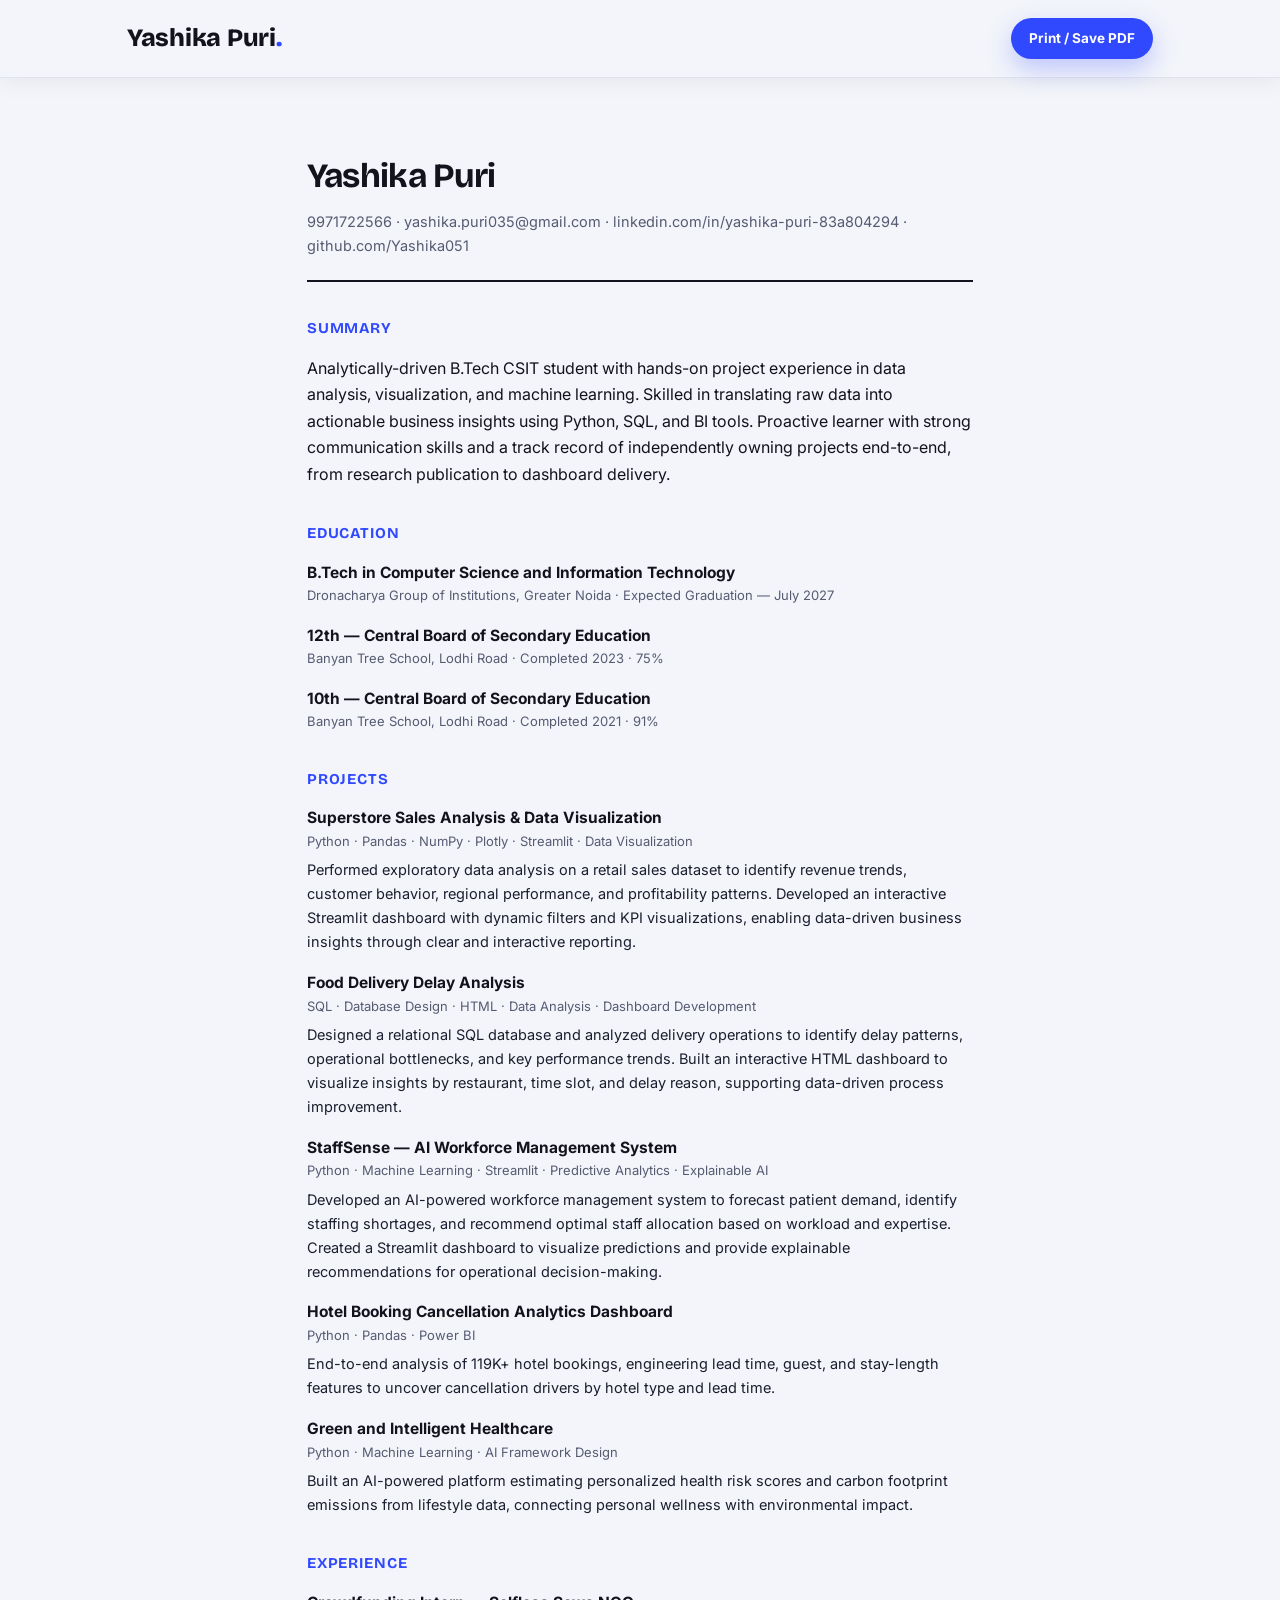
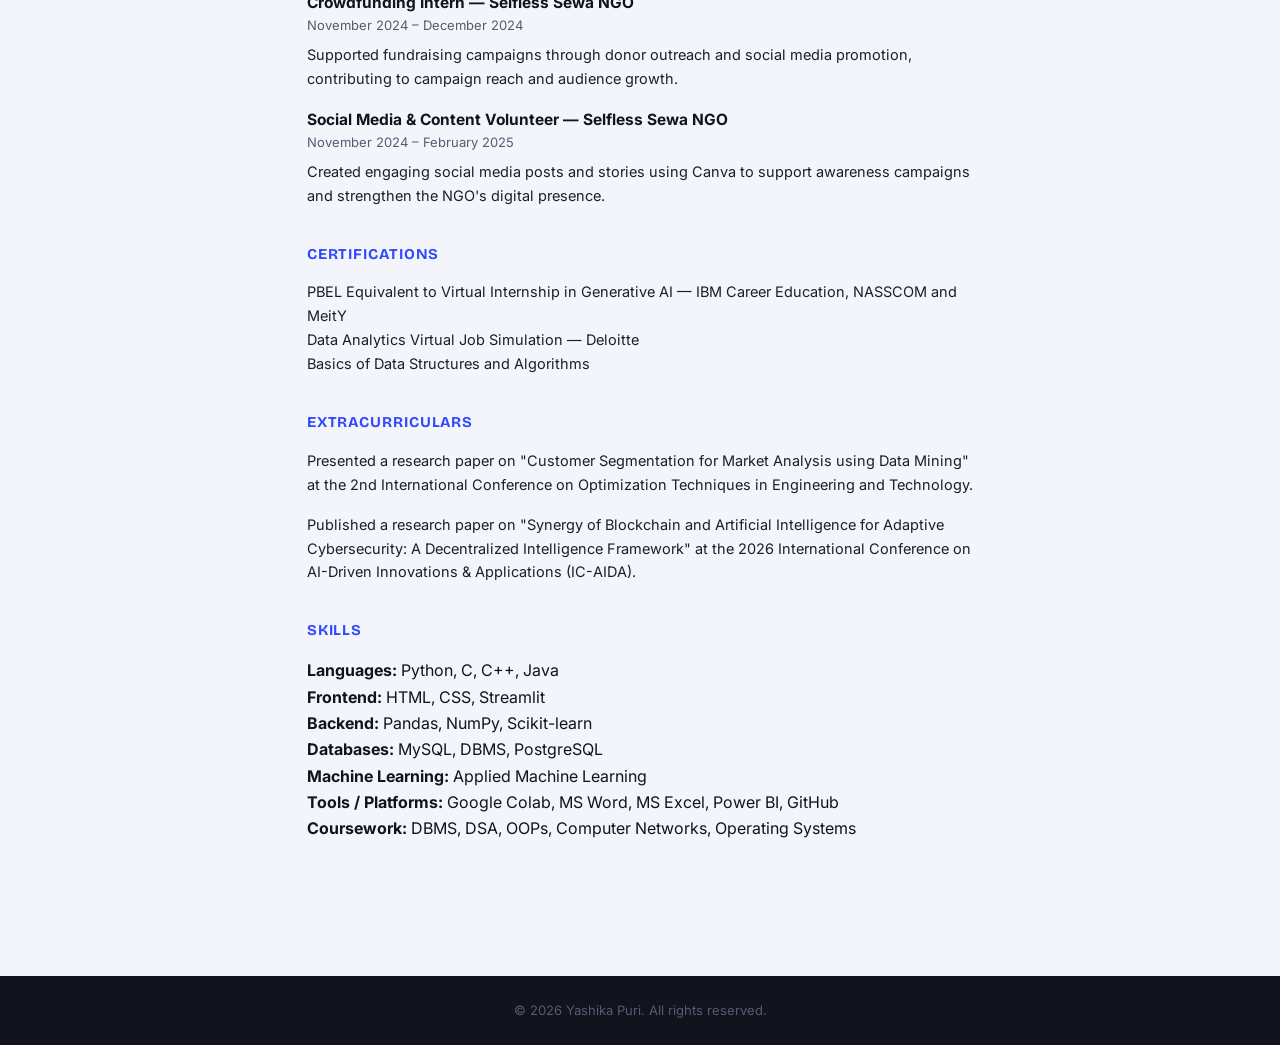
==== resume.html @ 53b9def9 "Initial commit: portfolio site" ====
<!DOCTYPE html>
<html lang="en">
<head>
<meta charset="UTF-8" />
<meta name="viewport" content="width=device-width, initial-scale=1.0" />
<title>Resume | Yashika Puri</title>
<link rel="icon" type="image/svg+xml" href="favicon.svg">
<link rel="preconnect" href="https://fonts.googleapis.com">
<link rel="preconnect" href="https://fonts.gstatic.com" crossorigin>
<link href="https://fonts.googleapis.com/css2?family=Bricolage+Grotesque:wght@600;700;800&family=Inter:wght@400;500;600;700&family=JetBrains+Mono:wght@500&display=swap" rel="stylesheet">
<link rel="stylesheet" href="styles.css">
</head>
<body>
<header class="site-nav scrolled">
  <div class="nav-inner">
    <a href="index.html#top" class="logo">Yashika Puri<span>.</span></a>
    <a href="#" onclick="window.print(); return false;" class="btn btn-primary" style="padding:9px 18px; font-size:13.5px;">Print / Save PDF</a>
  </div>
</header>

<div class="resume-wrap">
  <div class="resume-head">
    <div>
      <h1>Yashika Puri</h1>
      <p>9971722566 · yashika.puri035@gmail.com · linkedin.com/in/yashika-puri-83a804294 · github.com/Yashika051</p>
    </div>
  </div>

  <div class="resume-section">
    <h2>Summary</h2>
    <p>Analytically-driven B.Tech CSIT student with hands-on project experience in data analysis, visualization, and machine learning. Skilled in translating raw data into actionable business insights using Python, SQL, and BI tools. Proactive learner with strong communication skills and a track record of independently owning projects end-to-end, from research publication to dashboard delivery.</p>
  </div>

  <div class="resume-section">
    <h2>Education</h2>
    <div class="resume-item">
      <div class="r-title">B.Tech in Computer Science and Information Technology</div>
      <div class="r-meta">Dronacharya Group of Institutions, Greater Noida · Expected Graduation — July 2027</div>
    </div>
    <div class="resume-item">
      <div class="r-title">12th — Central Board of Secondary Education</div>
      <div class="r-meta">Banyan Tree School, Lodhi Road · Completed 2023 · 75%</div>
    </div>
    <div class="resume-item">
      <div class="r-title">10th — Central Board of Secondary Education</div>
      <div class="r-meta">Banyan Tree School, Lodhi Road · Completed 2021 · 91%</div>
    </div>
  </div>

  <div class="resume-section">
    <h2>Projects</h2>
    <div class="resume-item">
      <div class="r-title">Superstore Sales Analysis & Data Visualization</div>
      <div class="r-meta">Python · Pandas · NumPy · Plotly · Streamlit · Data Visualization</div>
      <p>Performed exploratory data analysis on a retail sales dataset to identify revenue trends, customer behavior, regional performance, and profitability patterns. Developed an interactive Streamlit dashboard with dynamic filters and KPI visualizations, enabling data-driven business insights through clear and interactive reporting.</p>
    </div>
    <div class="resume-item">
      <div class="r-title">Food Delivery Delay Analysis</div>
      <div class="r-meta">SQL · Database Design · HTML · Data Analysis · Dashboard Development</div>
      <p>Designed a relational SQL database and analyzed delivery operations to identify delay patterns, operational bottlenecks, and key performance trends. Built an interactive HTML dashboard to visualize insights by restaurant, time slot, and delay reason, supporting data-driven process improvement.</p>
    </div>
    <div class="resume-item">
      <div class="r-title">StaffSense — AI Workforce Management System</div>
      <div class="r-meta">Python · Machine Learning · Streamlit · Predictive Analytics · Explainable AI</div>
      <p>Developed an AI-powered workforce management system to forecast patient demand, identify staffing shortages, and recommend optimal staff allocation based on workload and expertise. Created a Streamlit dashboard to visualize predictions and provide explainable recommendations for operational decision-making.</p>
    </div>
    <div class="resume-item">
      <div class="r-title">Hotel Booking Cancellation Analytics Dashboard</div>
      <div class="r-meta">Python · Pandas · Power BI</div>
      <p>End-to-end analysis of 119K+ hotel bookings, engineering lead time, guest, and stay-length features to uncover cancellation drivers by hotel type and lead time.</p>
    </div>
    <div class="resume-item">
      <div class="r-title">Green and Intelligent Healthcare</div>
      <div class="r-meta">Python · Machine Learning · AI Framework Design</div>
      <p>Built an AI-powered platform estimating personalized health risk scores and carbon footprint emissions from lifestyle data, connecting personal wellness with environmental impact.</p>
    </div>
  </div>

  <div class="resume-section">
    <h2>Experience</h2>
    <div class="resume-item">
      <div class="r-title">Crowdfunding Intern — Selfless Sewa NGO</div>
      <div class="r-meta">November 2024 – December 2024</div>
      <p>Supported fundraising campaigns through donor outreach and social media promotion, contributing to campaign reach and audience growth.</p>
    </div>
    <div class="resume-item">
      <div class="r-title">Social Media & Content Volunteer — Selfless Sewa NGO</div>
      <div class="r-meta">November 2024 – February 2025</div>
      <p>Created engaging social media posts and stories using Canva to support awareness campaigns and strengthen the NGO's digital presence.</p>
    </div>
  </div>

  <div class="resume-section">
    <h2>Certifications</h2>
    <div class="resume-item">
      <p>PBEL Equivalent to Virtual Internship in Generative AI — IBM Career Education, NASSCOM and MeitY<br>
      Data Analytics Virtual Job Simulation — Deloitte<br>
      Basics of Data Structures and Algorithms</p>
    </div>
  </div>

  <div class="resume-section">
    <h2>Extracurriculars</h2>
    <div class="resume-item">
      <p>Presented a research paper on "Customer Segmentation for Market Analysis using Data Mining" at the 2nd International Conference on Optimization Techniques in Engineering and Technology.</p>
    </div>
    <div class="resume-item">
      <p>Published a research paper on "Synergy of Blockchain and Artificial Intelligence for Adaptive Cybersecurity: A Decentralized Intelligence Framework" at the 2026 International Conference on AI-Driven Innovations & Applications (IC-AIDA).</p>
    </div>
  </div>

  <div class="resume-section">
    <h2>Skills</h2>
    <p><strong>Languages:</strong> Python, C, C++, Java<br>
    <strong>Frontend:</strong> HTML, CSS, Streamlit<br>
    <strong>Backend:</strong> Pandas, NumPy, Scikit-learn<br>
    <strong>Databases:</strong> MySQL, DBMS, PostgreSQL<br>
    <strong>Machine Learning:</strong> Applied Machine Learning<br>
    <strong>Tools / Platforms:</strong> Google Colab, MS Word, MS Excel, Power BI, GitHub<br>
    <strong>Coursework:</strong> DBMS, DSA, OOPs, Computer Networks, Operating Systems</p>
  </div>
</div>

<footer>© 2026 Yashika Puri. All rights reserved.</footer>
</body>
</html>
---- styles.css ----
/* ============ TOKENS ============ */
:root{
  --ink:#12131C;
  --ink-soft:#1B1E2E;
  --slate:#565B72;
  --paper:#F3F5FA;
  --card:#FFFFFF;
  --line:#E1E4EE;
  --cobalt:#3049FF;
  --cobalt-deep:#1F31C4;
  --coral:#FF4B36;
  --violet:#7B5CFA;
  --lime:#B6FF3E;
  --shadow: 0 18px 40px rgba(18,19,28,0.08);
  --shadow-lg: 0 26px 60px rgba(18,19,28,0.16);
  --radius: 20px;
  --maxw: 1180px;
}

[data-theme="dark"]{
  --ink:#F3F5FA;
  --ink-soft:#D8DCEA;
  --slate:#9AA0B8;
  --paper:#0E0F16;
  --card:#171923;
  --line:#2A2D3D;
}

*{ margin:0; padding:0; box-sizing:border-box; }
html{ scroll-behavior:smooth; }

body{
  font-family:'Inter', Arial, sans-serif;
  background:var(--paper);
  color:var(--ink);
  line-height:1.65;
  -webkit-font-smoothing:antialiased;
  transition:background .25s ease, color .25s ease;
}

h1,h2,h3,h4{
  font-family:'Bricolage Grotesque', 'Inter', sans-serif;
  color:var(--ink);
  letter-spacing:-0.02em;
  font-weight:700;
}

.mono{ font-family:'JetBrains Mono', monospace; letter-spacing:0.03em; }

.eyebrow{
  font-family:'JetBrains Mono', monospace;
  font-size:12.5px; font-weight:500;
  letter-spacing:0.14em;
  color:var(--cobalt);
  margin-bottom:14px;
  display:block;
}

a{ color:inherit; }
img,svg{ display:block; max-width:100%; }
.wrap{ max-width:var(--maxw); margin:0 auto; padding:0 6%; }

@media (prefers-reduced-motion: reduce){ *{ animation:none !important; transition:none !important; } }

/* ============ NAV ============ */
header.site-nav{
  position:sticky; top:0; z-index:100;
  background:rgba(243,245,250,0.86);
  backdrop-filter:blur(10px); -webkit-backdrop-filter:blur(10px);
  border-bottom:1px solid transparent;
  transition:border-color .25s ease, box-shadow .25s ease, background .25s ease;
}
[data-theme="dark"] header.site-nav{ background:rgba(14,15,22,0.86); }
header.site-nav.scrolled{ border-bottom-color:var(--line); box-shadow:0 6px 20px rgba(18,19,28,0.05); }
.nav-inner{ max-width:var(--maxw); margin:0 auto; padding:18px 6%; display:flex; align-items:center; justify-content:space-between; gap:16px; }
.logo{ font-family:'Bricolage Grotesque', sans-serif; font-weight:800; font-size:25px; letter-spacing:-0.01em; text-decoration:none; color:var(--ink); }
.logo span{ color:var(--cobalt); }
nav.nav-links{ display:flex; align-items:center; gap:30px; }
nav.nav-links a{ text-decoration:none; font-size:14.5px; font-weight:600; color:var(--slate); position:relative; padding-bottom:3px; transition:color .2s ease; }
nav.nav-links a::after{ content:""; position:absolute; left:0; bottom:0; width:0; height:2px; background:var(--cobalt); transition:width .25s ease; }
nav.nav-links a:hover{ color:var(--ink); }
nav.nav-links a:hover::after{ width:100%; }
.theme-toggle{
  background:var(--ink); color:var(--paper); border:none; cursor:pointer;
  width:36px; height:36px; border-radius:50%; font-size:15px;
  display:flex; align-items:center; justify-content:center;
}
.nav-toggle{ display:none; background:none; border:none; cursor:pointer; width:34px; height:34px; position:relative; }
.nav-toggle span{ position:absolute; left:6px; right:6px; height:2px; background:var(--ink); transition:transform .25s ease, opacity .25s ease; }
.nav-toggle span:nth-child(1){ top:11px; } .nav-toggle span:nth-child(2){ top:17px; } .nav-toggle span:nth-child(3){ top:23px; }
.nav-toggle.open span:nth-child(1){ transform:translateY(6px) rotate(45deg); }
.nav-toggle.open span:nth-child(2){ opacity:0; }
.nav-toggle.open span:nth-child(3){ transform:translateY(-6px) rotate(-45deg); }

/* ============ HERO ============ */
.hero{ padding:80px 0 70px; overflow:hidden; }
.hero-grid{ max-width:var(--maxw); margin:0 auto; padding:0 6%; display:grid; grid-template-columns:1fr; gap:30px; }
.hero-badge{
  display:inline-flex; align-items:center; gap:8px;
  background:var(--ink); color:var(--paper); padding:8px 16px; border-radius:999px;
  font-family:'JetBrains Mono',monospace; font-size:12px; letter-spacing:.06em; margin-bottom:26px;
}
.hero-badge .pulse{ width:7px; height:7px; border-radius:50%; background:var(--lime); }
.hero h1{ font-size:clamp(40px,7vw,84px); line-height:0.98; margin-bottom:26px; max-width:920px; }
.hero h1 .block{ background:var(--ink); color:var(--paper); padding:0 10px; display:inline-block; margin:4px 0; }
.hero h1 .accent{ color:var(--cobalt); }
.hero-sub{ font-size:18px; color:var(--slate); max-width:520px; margin-bottom:34px; }
.hero-cta{ display:flex; gap:14px; flex-wrap:wrap; }
.btn{ display:inline-flex; align-items:center; gap:8px; padding:14px 26px; border-radius:999px; font-weight:700; font-size:15px; text-decoration:none; transition:transform .2s ease, background .2s ease, box-shadow .2s ease; }
.btn-primary{ background:var(--cobalt); color:#fff; box-shadow:0 10px 26px rgba(48,73,255,0.28); }
.btn-primary:hover{ transform:translateY(-2px); background:var(--cobalt-deep); }
.btn-ghost{ background:transparent; color:var(--ink); border:1.5px solid var(--line); }
.btn-ghost:hover{ border-color:var(--ink); transform:translateY(-2px); }

.hero-strip{ margin-top:56px; border-top:1.5px solid var(--ink); border-bottom:1.5px solid var(--ink); display:grid; grid-template-columns:repeat(4,1fr); }
.hero-strip .cell{ padding:18px 22px; border-left:1.5px solid var(--ink); }
.hero-strip .cell:first-child{ border-left:none; }
.hero-strip .cell b{ display:block; font-family:'Bricolage Grotesque',sans-serif; font-size:26px; }
.hero-strip .cell span{ font-size:12.5px; color:var(--slate); }

section{ padding:90px 0; }
section .wrap > h2{ font-size:34px; margin-bottom:16px; }
.reveal{ opacity:0; transform:translateY(20px); transition:opacity .6s ease, transform .6s ease; }
.reveal.in{ opacity:1; transform:translateY(0); }

/* ABOUT */
.about{ background:var(--card); border-top:1px solid var(--line); border-bottom:1px solid var(--line); }
.about-grid{ display:grid; grid-template-columns:1.3fr 1fr; gap:60px; align-items:start; }
.about-text{ font-size:18px; color:var(--slate); max-width:560px; }
.about-meta{ display:flex; flex-direction:column; gap:22px; }
.about-meta .row{ border-left:3px solid var(--cobalt); padding-left:16px; }
.about-meta .row span.mono{ display:block; font-size:11.5px; color:var(--cobalt); margin-bottom:5px; }
.about-meta .row p{ font-size:15px; color:var(--ink); font-weight:600; }

/* CERTIFICATIONS STRIP */
.cert-strip{ background:var(--paper); border-top:1px solid var(--line); border-bottom:1px solid var(--line); padding:36px 0; }
.cert-row{ display:flex; flex-wrap:wrap; gap:12px; margin-top:18px; }
.cert-row span{ background:var(--card); border:1.5px solid var(--line); padding:9px 16px; border-radius:999px; font-size:13.5px; font-weight:600; }

/* SKILLS */
.skills-cols{ display:grid; grid-template-columns:repeat(4,1fr); gap:24px; margin-top:36px; }
.skill-group h4{ font-size:13px; font-weight:700; margin-bottom:6px; color:var(--slate); text-transform:uppercase; letter-spacing:.05em; }
.skill-group .sub{ font-size:11.5px; color:var(--slate); margin-bottom:14px; display:block; }
.tags{ display:flex; flex-wrap:wrap; gap:8px; }
.tags span{ background:var(--paper); border:1.5px solid var(--line); padding:7px 13px; border-radius:999px; font-size:13.5px; font-weight:600; color:var(--ink-soft); transition:border-color .2s ease, transform .2s ease, background .2s ease; }
.tags span:hover{ border-color:var(--ink); transform:translateY(-2px); background:var(--ink); color:var(--paper); }
.tags span.learning{ border-style:dashed; opacity:.75; }

/* PROJECTS */
.projects{ background:var(--card); border-bottom:1px solid var(--line); }
.project-list{ display:grid; grid-template-columns:repeat(auto-fit, minmax(300px,1fr)); gap:26px; margin-top:36px; }
.project{
  position:relative; text-decoration:none; color:inherit;
  border:1.5px solid var(--ink); border-radius:var(--radius); overflow:hidden;
  display:flex; flex-direction:column; background:var(--paper);
  transition:transform .25s ease, box-shadow .25s ease;
}
.project:hover{ transform:translateY(-6px); box-shadow:var(--shadow-lg); }
.project-thumb{ position:relative; aspect-ratio:16/10; display:flex; align-items:center; justify-content:center; overflow:hidden; background-size:cover; background-position:center; }
.project-thumb svg{ width:58%; height:58%; }
.project-thumb img{ width:100%; height:100%; object-fit:cover; }
.project-index{ position:absolute; top:14px; left:14px; background:rgba(255,255,255,0.85); color:#12131C; font-family:'JetBrains Mono',monospace; font-size:11.5px; padding:5px 10px; border-radius:999px; font-weight:600; }
.project-arrow{ position:absolute; top:14px; right:14px; width:32px; height:32px; border-radius:50%; background:rgba(255,255,255,0.85); display:flex; align-items:center; justify-content:center; transition:transform .25s ease; }
.project:hover .project-arrow{ transform:rotate(45deg); }
.project-metric{ position:absolute; bottom:14px; left:14px; background:rgba(255,255,255,0.92); color:#12131C; font-size:12px; font-weight:700; padding:6px 12px; border-radius:999px; }
.project-body{ padding:22px 24px 26px; display:flex; flex-direction:column; flex:1; border-top:1.5px solid var(--ink); background:var(--card); }
.project h3{ font-size:19px; margin-bottom:8px; line-height:1.28; }
.project-tools{ font-size:11.5px; color:var(--slate); margin-bottom:12px; display:block; }
.project p{ color:var(--slate); font-size:14.5px; }

.project.t-cobalt .project-thumb{ background-image:linear-gradient(135deg, var(--cobalt) 0%, #12131C 130%); }
.project.t-coral .project-thumb{ background-image:linear-gradient(135deg, var(--coral) 0%, #12131C 130%); }
.project.t-violet .project-thumb{ background-image:linear-gradient(135deg, var(--violet) 0%, #12131C 130%); }
.project.t-lime .project-thumb{ background-image:linear-gradient(135deg, #4C7A16 0%, #12131C 130%); }
.project.t-ink .project-thumb{ background-image:linear-gradient(135deg, #3A3F5C 0%, #12131C 130%); }

/* APPROACH */
.approach-grid{ display:grid; grid-template-columns:repeat(4,1fr); gap:0; margin-top:36px; border:1.5px solid var(--ink); border-radius:var(--radius); overflow:hidden; }
.approach-grid .step{ padding:26px 22px; border-left:1.5px solid var(--ink); }
.approach-grid .step:first-child{ border-left:none; }
.approach-grid .step span.mono{ display:block; font-size:12px; color:var(--cobalt); margin-bottom:10px; font-weight:600; }
.approach-grid .step p{ font-size:14.5px; color:var(--slate); }

/* CONTACT */
.contact{ background:var(--ink); color:var(--paper); border-radius:32px 32px 0 0; }
.contact .eyebrow{ color:var(--lime); }
.contact h2{ color:var(--paper); font-size:38px; margin-bottom:14px; }
.contact > .wrap > p{ color:var(--slate); font-size:16px; max-width:520px; margin-bottom:38px; }
.contact-primary{ font-family:'Bricolage Grotesque', sans-serif; font-size:clamp(24px,3.4vw,34px); font-weight:700; text-decoration:none; color:var(--paper); border-bottom:3px solid var(--cobalt); padding-bottom:6px; display:inline-block; margin-bottom:34px; transition:color .2s ease, border-color .2s ease; }
.contact-primary:hover{ color:var(--lime); border-color:var(--lime); }
.contact-links{ display:flex; gap:12px; flex-wrap:wrap; }
.contact-links a{ background:rgba(255,255,255,0.06); border:1px solid rgba(255,255,255,0.16); padding:11px 19px; border-radius:999px; text-decoration:none; font-weight:600; font-size:14px; transition:background .2s ease, transform .2s ease; }
.contact-links a:hover{ background:rgba(255,255,255,0.16); transform:translateY(-2px); }

footer{ background:var(--ink); text-align:center; padding:24px; color:var(--slate); font-size:13px; }

/* ============ PROJECT DETAIL PAGE ============ */
.detail-hero{ padding:56px 0 60px; }
.back-link{ display:inline-flex; align-items:center; gap:8px; font-size:13.5px; font-weight:700; text-decoration:none; color:var(--slate); margin-bottom:28px; }
.back-link:hover{ color:var(--ink); }
.detail-hero-grid{ display:grid; grid-template-columns:1.1fr 0.9fr; gap:50px; align-items:center; }
.detail-hero h1{ font-size:clamp(30px,4.4vw,48px); line-height:1.06; margin-bottom:18px; }
.detail-tools{ display:block; font-family:'JetBrains Mono',monospace; font-size:12.5px; color:var(--cobalt); margin-bottom:16px; }
.detail-sub{ font-size:17px; color:var(--slate); max-width:520px; margin-bottom:30px; }
.detail-visual{ aspect-ratio:4/3; border-radius:var(--radius); border:1.5px solid var(--ink); display:flex; align-items:center; justify-content:center; overflow:hidden; background-size:cover; background-position:center; }
.detail-visual svg{ width:52%; height:52%; }
.detail-visual img{ width:100%; height:100%; object-fit:cover; }
.detail-body{ padding:70px 0; background:var(--card); border-top:1px solid var(--line); }
.detail-body-grid{ display:grid; grid-template-columns:1.4fr 1fr; gap:60px; }
.detail-body h2{ font-size:22px; margin-bottom:18px; }
.detail-body .lede{ font-size:17px; color:var(--slate); margin-bottom:30px; }
.detail-body ul{ margin:0 0 30px 0; list-style:none; display:flex; flex-direction:column; gap:14px; }
.detail-body ul li{ padding-left:26px; position:relative; font-size:15px; color:var(--ink-soft); }
.detail-body ul li::before{ content:"→"; position:absolute; left:0; color:var(--cobalt); font-weight:700; }
.detail-side{ display:flex; flex-direction:column; gap:20px; }
.side-card{ border:1.5px solid var(--ink); border-radius:16px; padding:20px; }
.side-card span.mono{ display:block; font-size:11px; color:var(--cobalt); margin-bottom:8px; }
.side-card p{ font-size:14px; color:var(--ink-soft); font-weight:600; }
.side-card a.btn{ width:100%; justify-content:center; margin-top:4px; }

/* RESUME PAGE */
.resume-wrap{ max-width:820px; margin:0 auto; padding:70px 6% 100px; }
.resume-head{ display:flex; justify-content:space-between; align-items:flex-end; gap:20px; border-bottom:2px solid var(--ink); padding-bottom:22px; margin-bottom:34px; flex-wrap:wrap; }
.resume-head h1{ font-size:34px; }
.resume-head p{ color:var(--slate); font-size:14.5px; margin-top:6px; }
.resume-section{ margin-bottom:34px; }
.resume-section h2{ font-size:15px; text-transform:uppercase; letter-spacing:.06em; color:var(--cobalt); margin-bottom:14px; }
.resume-item{ margin-bottom:16px; }
.resume-item .r-title{ font-weight:700; font-size:15.5px; }
.resume-item .r-meta{ font-size:13px; color:var(--slate); margin-bottom:6px; }
.resume-item p{ font-size:14.5px; color:var(--ink-soft); }
@media print{
  header.site-nav, footer, .btn-ghost{ display:none !important; }
  body{ background:#fff; color:#000; }
}

/* 404 handled via .nf-* inline in 404.html */

@media (max-width:980px){
  .about-grid, .detail-hero-grid, .detail-body-grid{ grid-template-columns:1fr; }
  .skills-cols{ grid-template-columns:1fr 1fr; }
  .approach-grid{ grid-template-columns:1fr 1fr; }
  .hero-strip{ grid-template-columns:1fr 1fr; }
}
@media (max-width:720px){
  .nav-toggle{ display:block; }
  nav.nav-links{ position:absolute; top:100%; left:0; right:0; background:var(--paper); border-bottom:1px solid var(--line); flex-direction:column; align-items:flex-start; gap:0; max-height:0; overflow:hidden; transition:max-height .3s ease; }
  nav.nav-links.open{ max-height:360px; }
  nav.nav-links a{ padding:16px 6%; border-top:1px solid var(--line); width:100%; }
  nav.nav-links a::after{ display:none; }
  .theme-toggle{ margin:16px 6%; }
  section{ padding:60px 0; }
  .skills-cols{ grid-template-columns:1fr; }
  .approach-grid{ grid-template-columns:1fr; }
  .hero-strip{ grid-template-columns:1fr 1fr; }
}
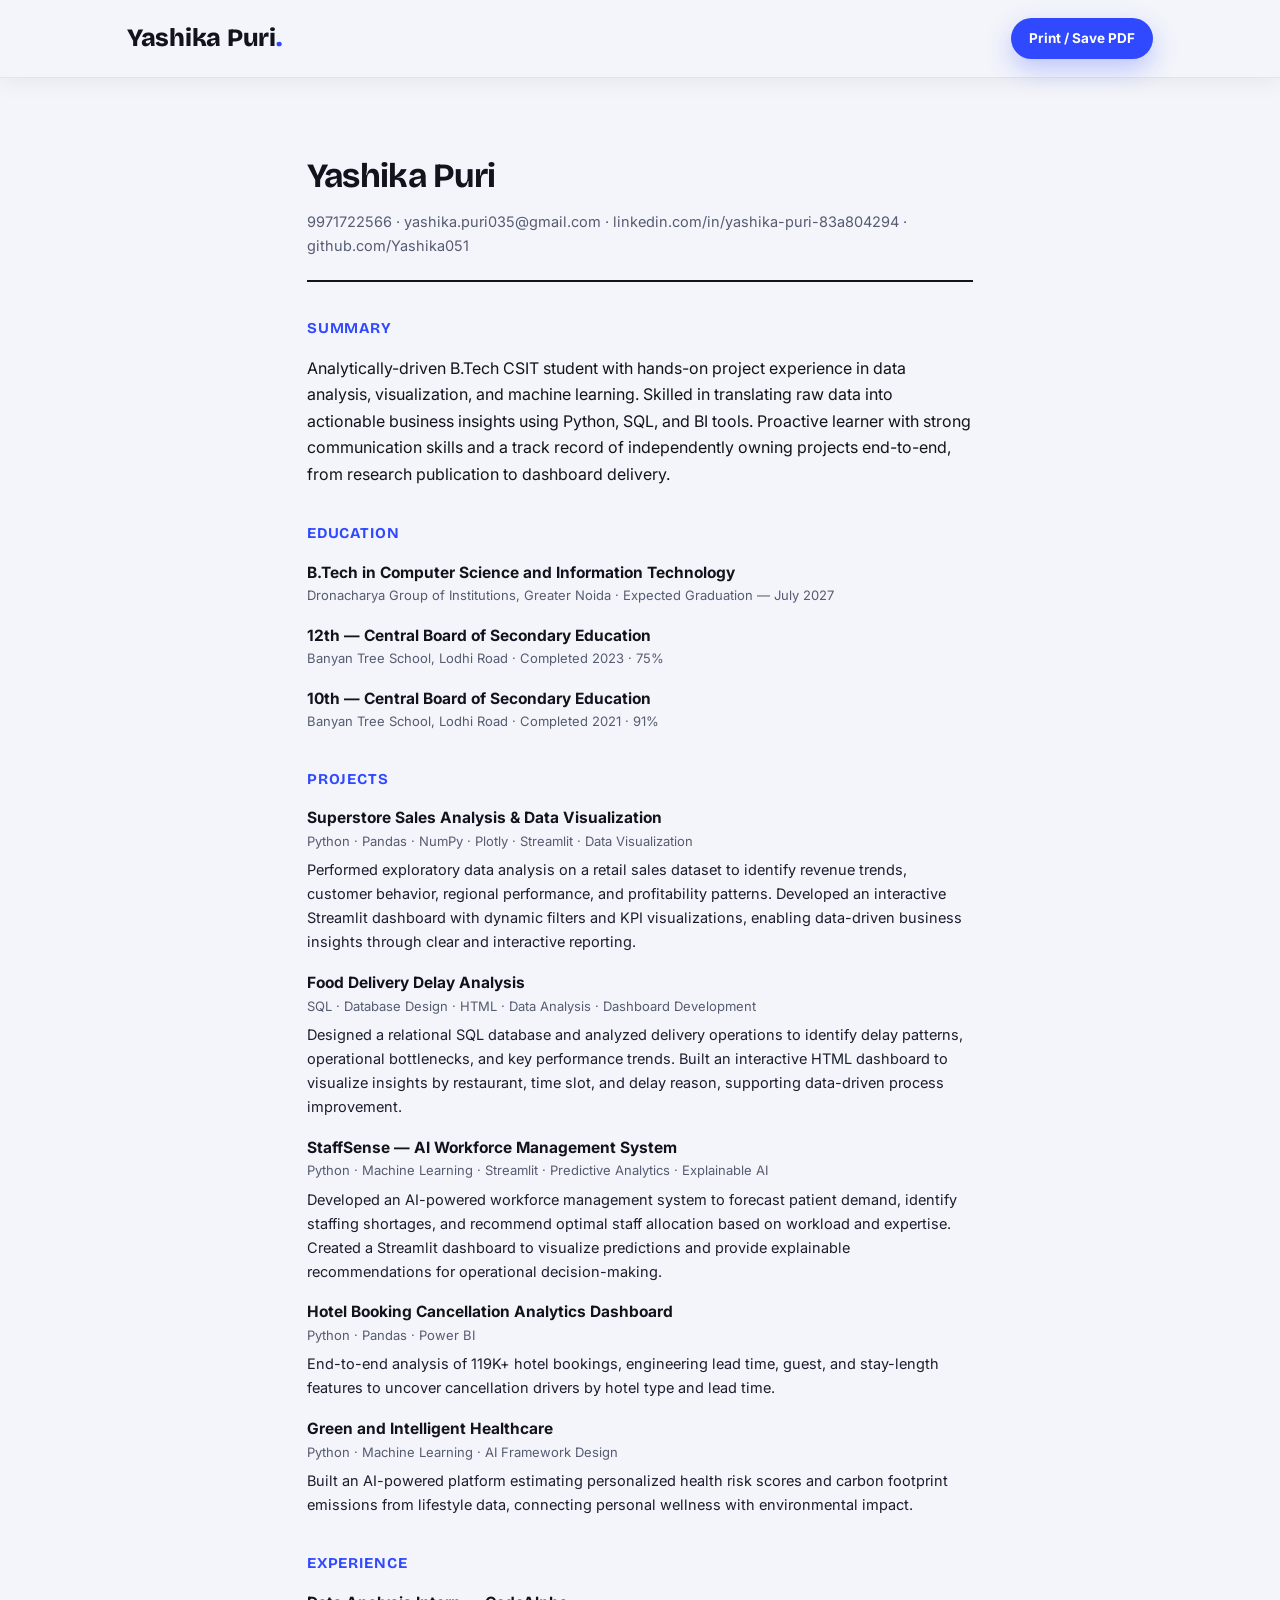
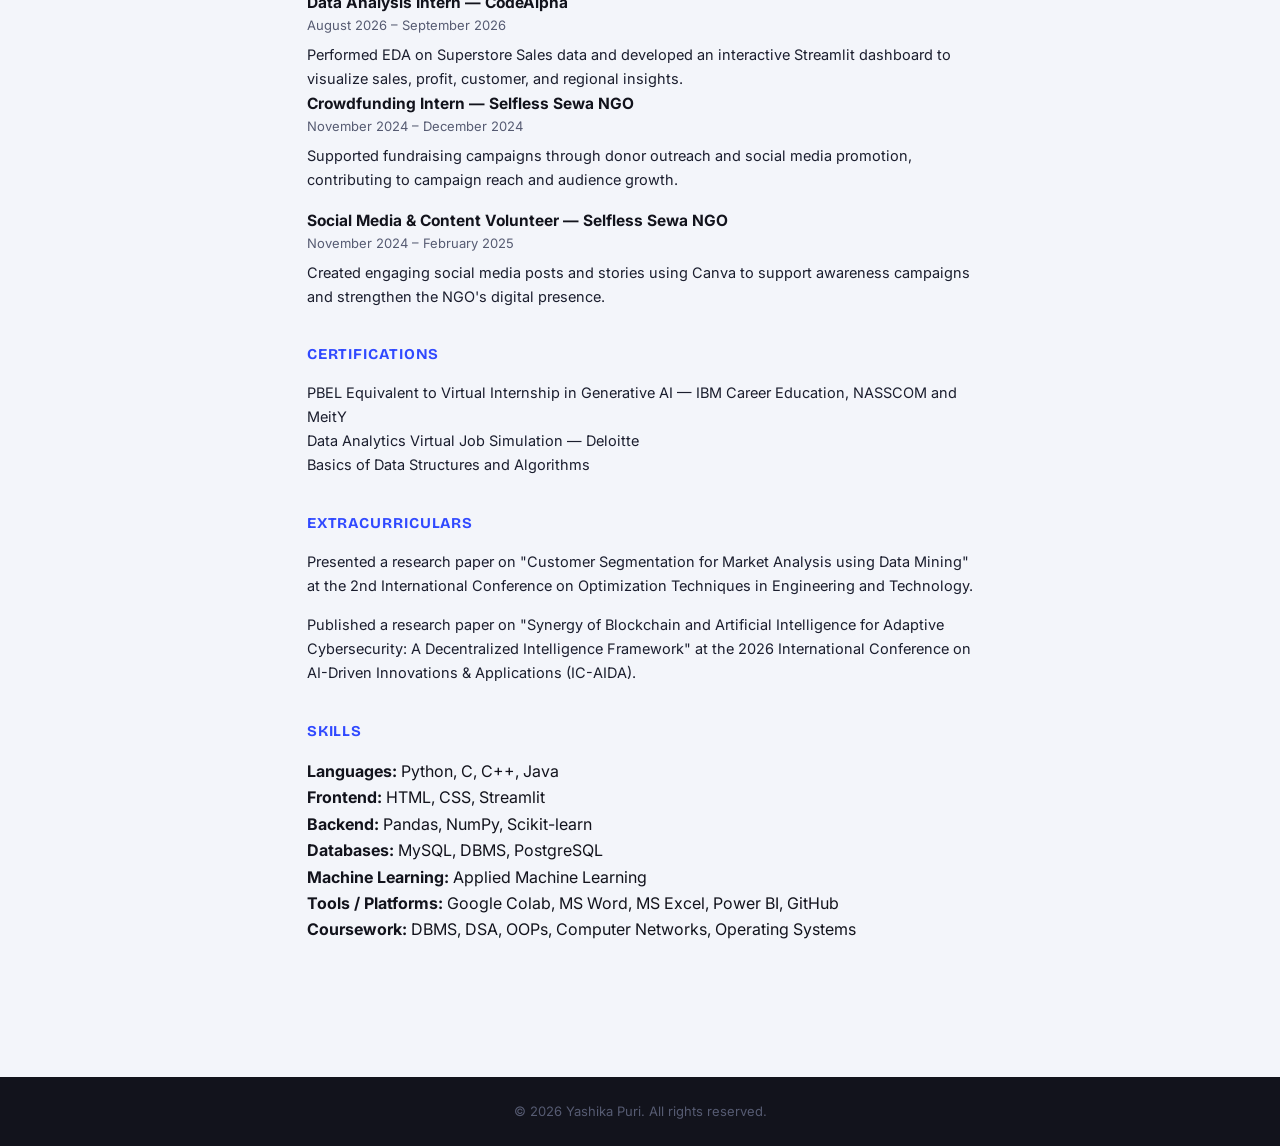
==== commit 5459e31c: "Add Data Analysis Intern experience to resume Added a new internship experience entry for Data Analy" ====
--- a/resume.html
+++ b/resume.html
@@ -79,6 +79,10 @@
   <div class="resume-section">
     <h2>Experience</h2>
     <div class="resume-item">
+      <div class="r-title">Data Analysis Intern — CodeAlpha </div>
+      <div class="r-meta">August 2026 – September 2026</div>
+      <p>Performed EDA on Superstore Sales data and developed an interactive Streamlit dashboard to visualize sales, profit, customer, and regional insights. 
+</p>
       <div class="r-title">Crowdfunding Intern — Selfless Sewa NGO</div>
       <div class="r-meta">November 2024 – December 2024</div>
       <p>Supported fundraising campaigns through donor outreach and social media promotion, contributing to campaign reach and audience growth.</p>
@@ -123,4 +127,4 @@
 
 <footer>© 2026 Yashika Puri. All rights reserved.</footer>
 </body>
-</html>+</html>
--- a/styles.css
+++ b/styles.css
@@ -15,6 +15,7 @@
   --shadow-lg: 0 26px 60px rgba(18,19,28,0.16);
   --radius: 20px;
   --maxw: 1180px;
+  --amber:#F5A623;
 }
 
 [data-theme="dark"]{
@@ -173,6 +174,18 @@
 .project.t-violet .project-thumb{ background-image:linear-gradient(135deg, var(--violet) 0%, #12131C 130%); }
 .project.t-lime .project-thumb{ background-image:linear-gradient(135deg, #4C7A16 0%, #12131C 130%); }
 .project.t-ink .project-thumb{ background-image:linear-gradient(135deg, #3A3F5C 0%, #12131C 130%); }
+.project.t-amber .project-thumb{ background:linear-gradient(135deg, var(--amber) 0%, var(--ink) 130%); }
+
+
+/* RESEARCH */
+.research{ background:var(--card); border-bottom:1px solid var(--line); }
+.research-list{ display:flex; flex-direction:column; gap:0; margin-top:36px; border:1.5px solid var(--ink); border-radius:var(--radius); overflow:hidden; }
+.research-item{ padding:26px 28px; border-bottom:1.5px solid var(--ink); display:flex; justify-content:space-between; align-items:flex-start; gap:24px; flex-wrap:wrap; }
+.research-item:last-child{ border-bottom:none; }
+.research-item h3{ font-size:17px; margin-bottom:8px; line-height:1.3; }
+.research-item .r-venue{ font-family:'JetBrains Mono',monospace; font-size:12px; color:var(--cobalt); margin-bottom:10px; display:block; }
+.research-item p{ font-size:14px; color:var(--slate); max-width:600px; }
+.research-item .btn{ padding:9px 18px; font-size:13px; flex-shrink:0; }
 
 /* APPROACH */
 .approach-grid{ display:grid; grid-template-columns:repeat(4,1fr); gap:0; margin-top:36px; border:1.5px solid var(--ink); border-radius:var(--radius); overflow:hidden; }
